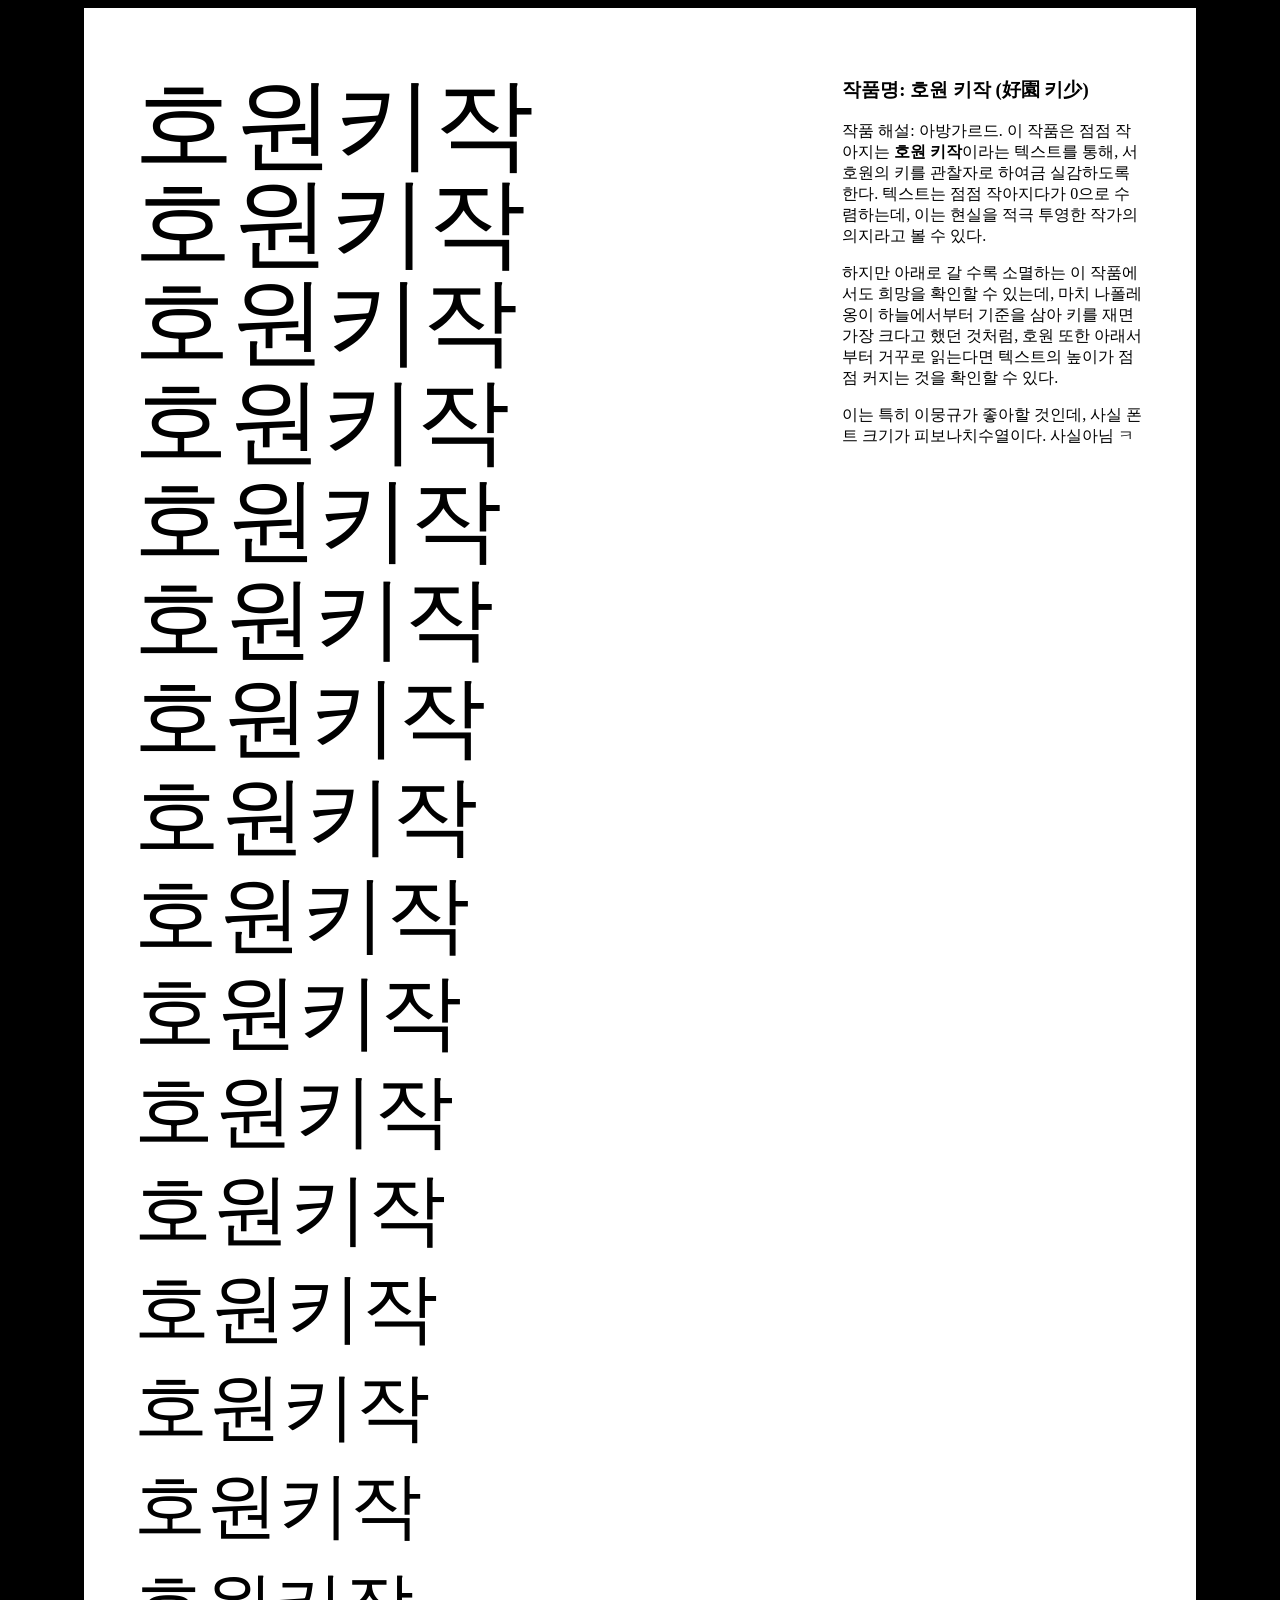
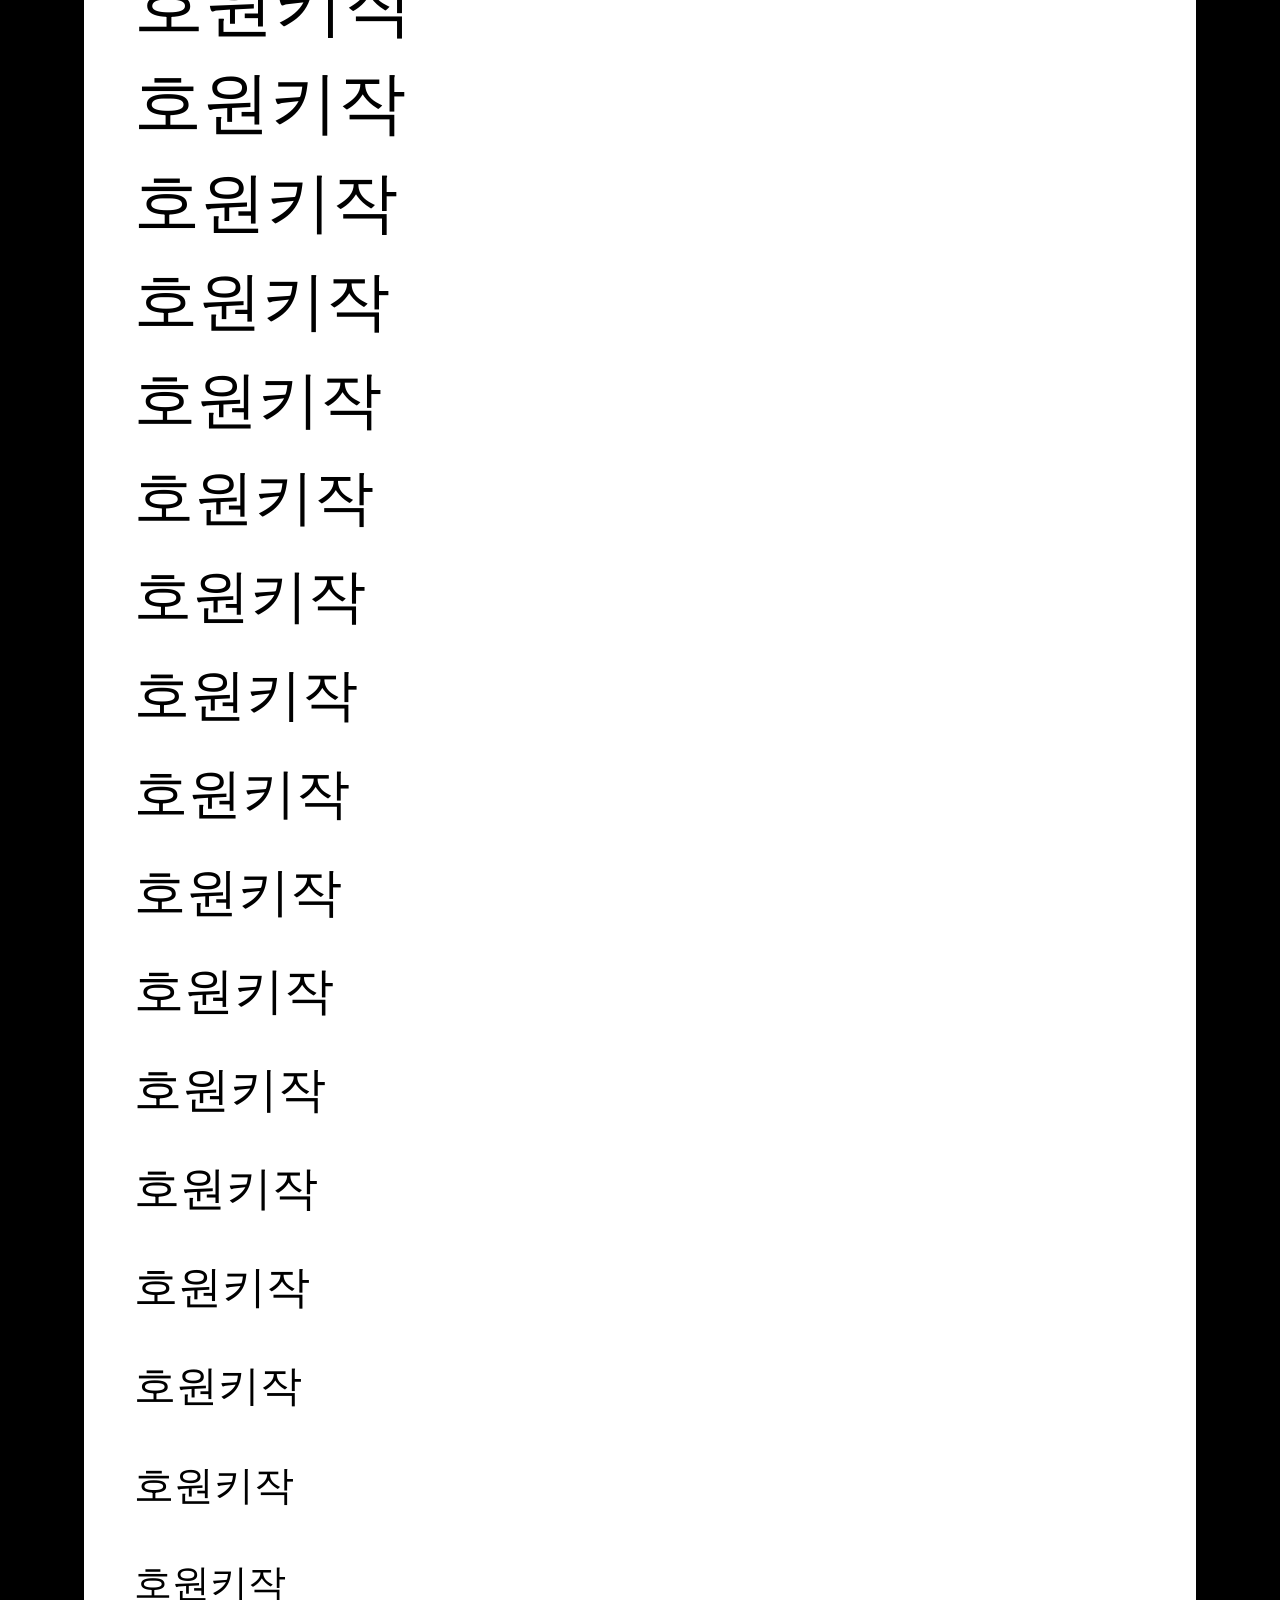
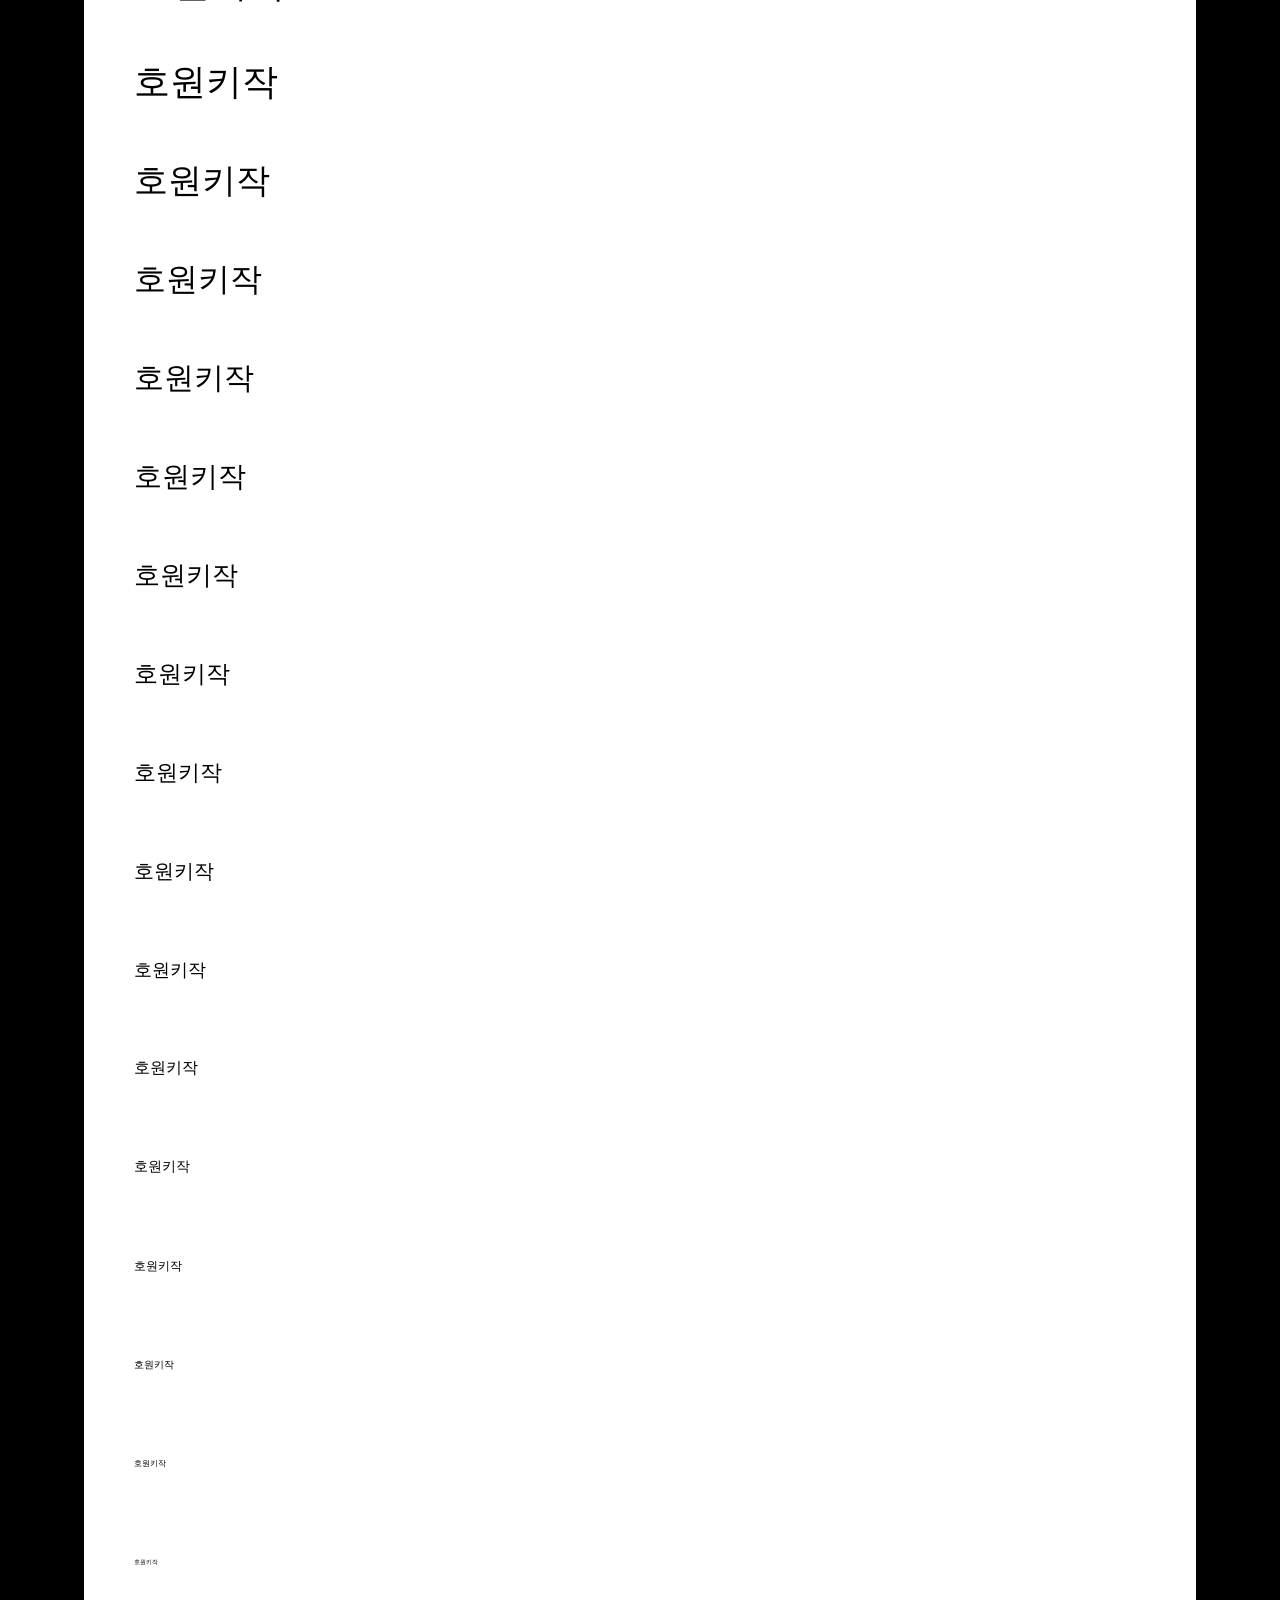
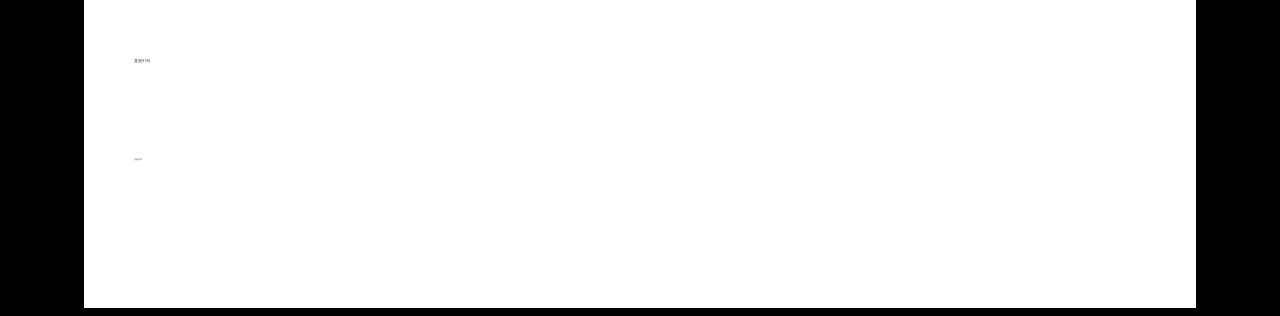
==== hwcj_static/index.html @ fa1a019a "implement hwcj page" ====
<!DOCTYPE html>
<html lang="en">
<head>
    <meta charset="UTF-8">
    <meta name="viewport" content="width=device-width, initial-scale=1.0">
    <title>Document</title>
</head>
<body style="background-color: black;">
    <div style="display:flex; justify-content:center">
        <div style="display:flex; width:80%; background-color:white; padding:50px">
            <div id="hohoho" style="width:70%">
                
            </div>
            <div style="width:30%">
                <h3>작품명: 호원 키작 (好園 키少)</h3>
                <p>작품 해설: 아방가르드. 이 작품은 점점 작아지는 <strong>호원 키작</strong>이라는 텍스트를 통해, 서호원의 키를 관찰자로 하여금 실감하도록 한다. 텍스트는 점점 작아지다가 0으로 수렴하는데, 이는 현실을 적극 투영한 작가의 의지라고 볼 수 있다. </p>
                <p>하지만 아래로 갈 수록 소멸하는 이 작품에서도 희망을 확인할 수 있는데, 마치 나폴레옹이 하늘에서부터 기준을 삼아 키를 재면 가장 크다고 했던 것처럼, 호원 또한 아래서부터 거꾸로 읽는다면 텍스트의 높이가 점점 커지는 것을 확인할 수 있다. </p>
                <p>이는 특히 이뭉규가 좋아할 것인데, 사실 폰트 크기가 피보나치수열이다. 사실아님 ㅋ</p>
            </div>
        </div>
    </div>
    
    <script>
        let parent = document.getElementById("hohoho");

        for (let i = 100; i > 0; i -= 2) {
            const newDiv = document.createElement("div");
            newDiv.textContent = "호원키작";
            newDiv.style = `font-size: ${i}px; height: 100px;`;

            parent.appendChild(newDiv);
        }
        
    </script>
</body>
</html>
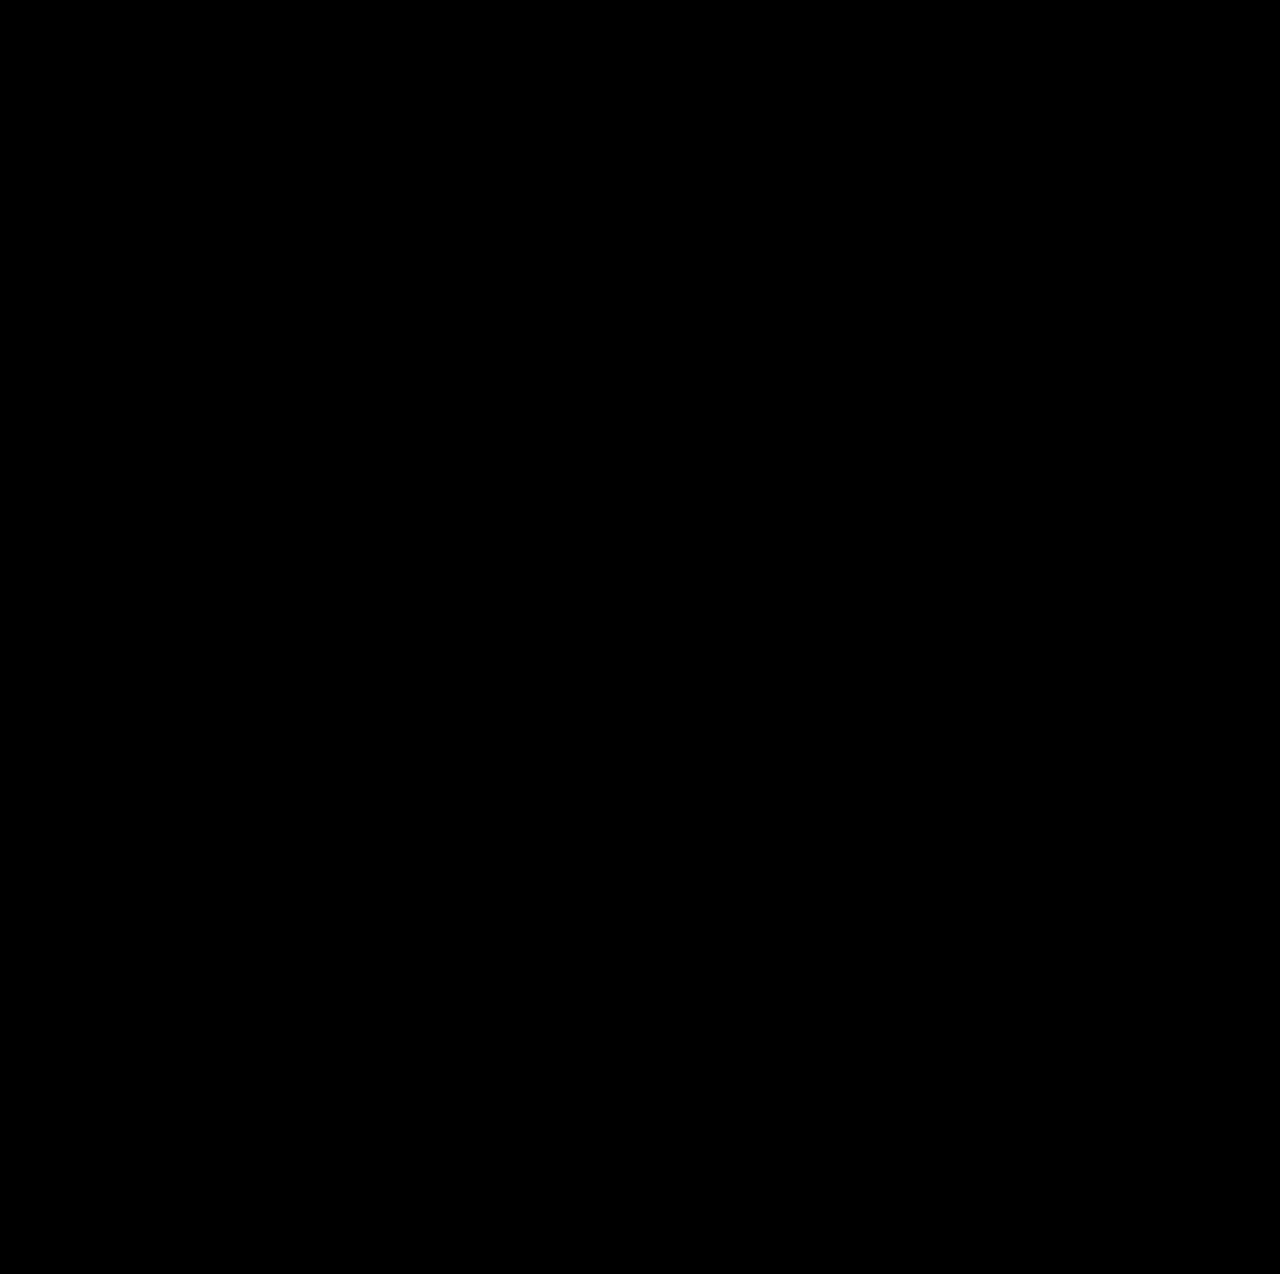
==== commit 6327c60e: "add hwcj reactive web design" ====
--- a/hwcj_static/index.html
+++ b/hwcj_static/index.html
@@ -3,22 +3,23 @@
 <head>
     <meta charset="UTF-8">
     <meta name="viewport" content="width=device-width, initial-scale=1.0">
+    <link rel="stylesheet" href="hwcj/style.css">
     <title>Document</title>
 </head>
 <body style="background-color: black;">
-    <div style="display:flex; justify-content:center">
-        <div style="display:flex; width:80%; background-color:white; padding:50px">
-            <div id="hohoho" style="width:70%">
-                
+    <main>
+        <div id="main-container">
+            <div id="hohoho">
+                <!-- 여기에 호원키작 뭉탱이가 들어감 -->
             </div>
-            <div style="width:30%">
+            <div id="about">
                 <h3>작품명: 호원 키작 (好園 키少)</h3>
                 <p>작품 해설: 아방가르드. 이 작품은 점점 작아지는 <strong>호원 키작</strong>이라는 텍스트를 통해, 서호원의 키를 관찰자로 하여금 실감하도록 한다. 텍스트는 점점 작아지다가 0으로 수렴하는데, 이는 현실을 적극 투영한 작가의 의지라고 볼 수 있다. </p>
                 <p>하지만 아래로 갈 수록 소멸하는 이 작품에서도 희망을 확인할 수 있는데, 마치 나폴레옹이 하늘에서부터 기준을 삼아 키를 재면 가장 크다고 했던 것처럼, 호원 또한 아래서부터 거꾸로 읽는다면 텍스트의 높이가 점점 커지는 것을 확인할 수 있다. </p>
                 <p>이는 특히 이뭉규가 좋아할 것인데, 사실 폰트 크기가 피보나치수열이다. 사실아님 ㅋ</p>
             </div>
         </div>
-    </div>
+    </main>
     
     <script>
         let parent = document.getElementById("hohoho");
@@ -26,7 +27,9 @@
         for (let i = 100; i > 0; i -= 2) {
             const newDiv = document.createElement("div");
             newDiv.textContent = "호원키작";
-            newDiv.style = `font-size: ${i}px; height: 100px;`;
+            // newDiv.style = `font-size: ${i}px; height: 100px;`;
+            newDiv.style.setProperty("--scale", i);
+            newDiv.classList.add("stylish-text");
 
             parent.appendChild(newDiv);
         }
